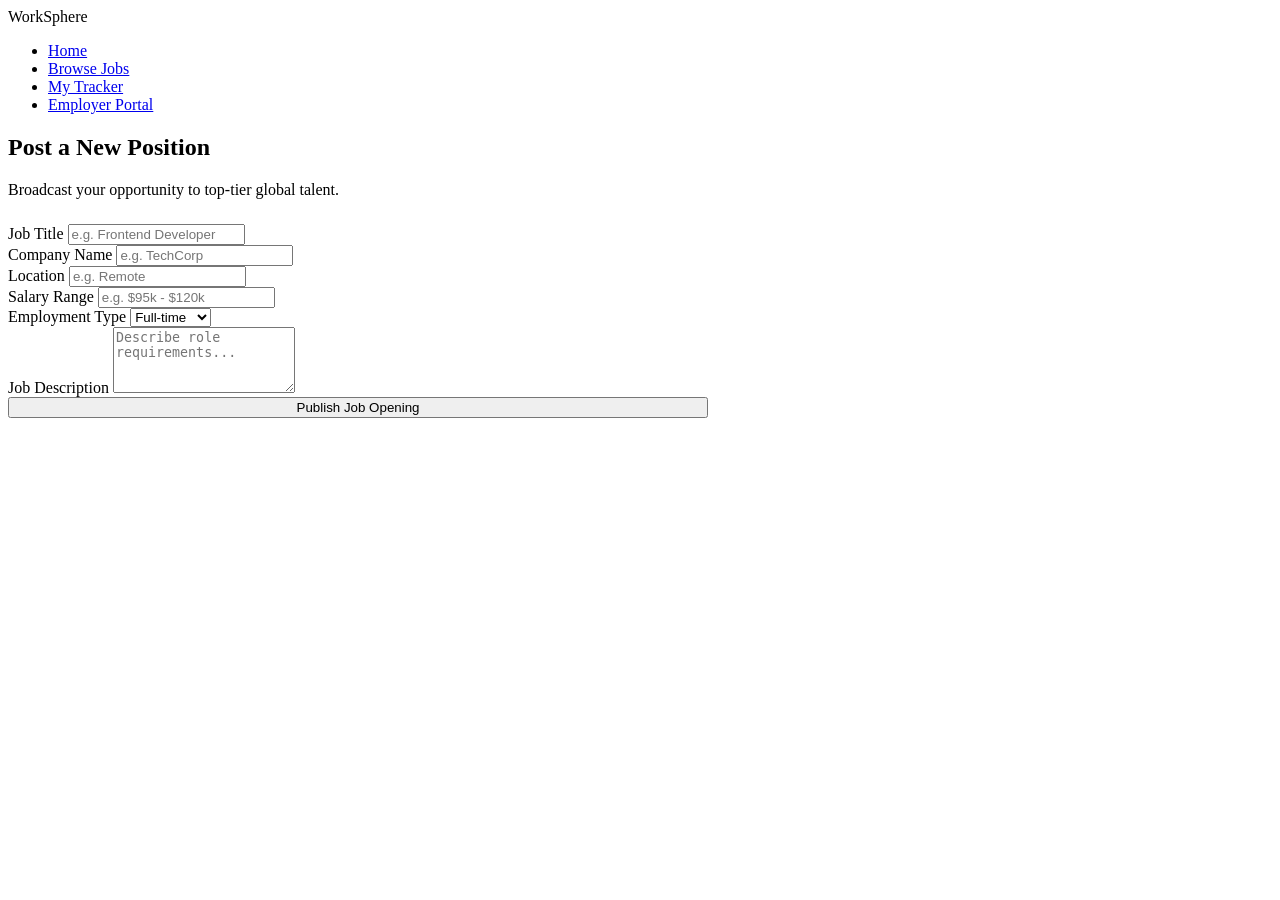
==== HTML/job-post.html @ b9efdbb6 "Add job-post.html layout with a job creation form" ====
<!DOCTYPE html>
<html lang="en">
<head>
    <meta charset="UTF-8">
    <title>Employer Portal - WorkSphere</title>
    <link rel="stylesheet" href="../CSS/style.css">
    <link rel="stylesheet" href="../CSS/responsive.css">
</head>
<body>

    <nav>
        <div class="logo">WorkSphere</div>
        <ul class="nav-links">
            <li><a href="home.html">Home</a></li>
            <li><a href="jobs.html">Browse Jobs</a></li>
            <li><a href="tracker.html">My Tracker</a></li>
            <li><a href="job-post.html" class="active">Employer Portal</a></li>
        </ul>
    </nav>

    <div class="container" style="max-width: 700px; flex: 1;">
        <h2>Post a New Position</h2>
        <p style="color: var(--text-light); margin-bottom: 25px;">Broadcast your opportunity to top-tier global talent.</p>
        
        <form onsubmit="handleJobPost(event)">
            <div class="form-group">
                <label>Job Title</label>
                <input type="text" id="post-title" class="form-control" required placeholder="e.g. Frontend Developer">
            </div>
            <div class="form-group">
                <label>Company Name</label>
                <input type="text" id="post-company" class="form-control" required placeholder="e.g. TechCorp">
            </div>
            <div class="form-group">
                <label>Location</label>
                <input type="text" id="post-location" class="form-control" required placeholder="e.g. Remote">
            </div>
            <div class="form-group">
                <label>Salary Range</label>
                <input type="text" id="post-salary" class="form-control" required placeholder="e.g. $95k - $120k">
            </div>
            <div class="form-group">
                <label>Employment Type</label>
                <select id="post-type" class="form-control">
                    <option value="Full-time">Full-time</option>
                    <option value="Part-time">Part-time</option>
                    <option value="Contract">Contract</option>
                    <option value="Internship">Internship</option>
                </select>
            </div>
            <div class="form-group">
                <label>Job Description</label>
                <textarea id="post-desc" class="form-control" rows="4" required placeholder="Describe role requirements..."></textarea>
            </div>
            <button type="submit" class="btn" style="width: 100%;">Publish Job Opening</button>
        </form>
    </div>

    <script src="../JAVASCRIPT/job-post.js"></script>
</body>
</html>
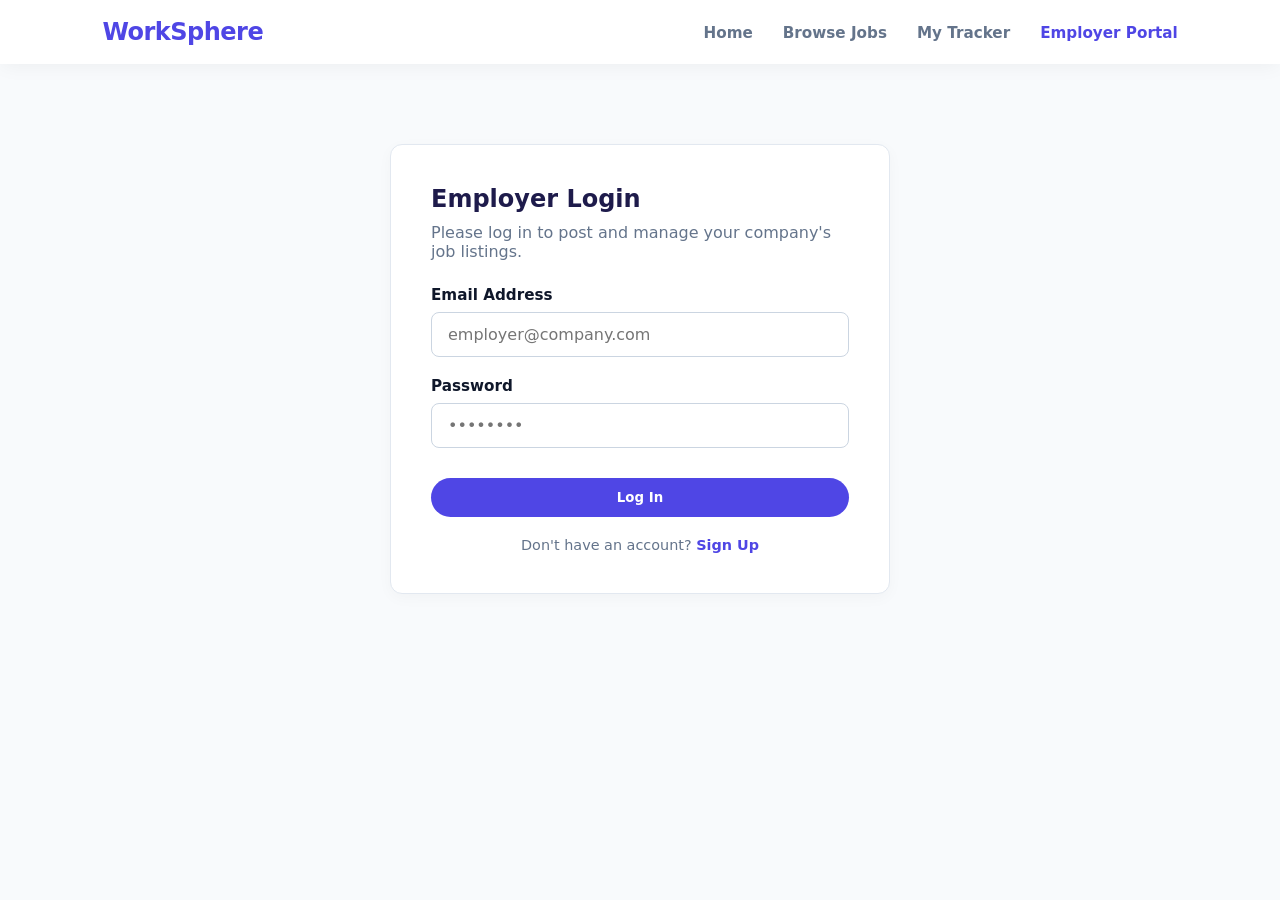
==== commit 8b45236e: "Added Login Signup feature for employer." ====
--- a/HTML/job-post.html
+++ b/HTML/job-post.html
@@ -18,42 +18,73 @@
         </ul>
     </nav>
 
-    <div class="container" style="max-width: 700px; flex: 1;">
-        <h2>Post a New Position</h2>
-        <p style="color: var(--text-light); margin-bottom: 25px;">Broadcast your opportunity to top-tier global talent.</p>
-        
-        <form onsubmit="handleJobPost(event)">
-            <div class="form-group">
-                <label>Job Title</label>
-                <input type="text" id="post-title" class="form-control" required placeholder="e.g. Frontend Developer">
+    <div class="container" style="flex: 1;">
+        <!-- Employer Authentication Section -->
+        <div id="auth-section" class="job-card" style="max-width: 500px; margin: 40px auto; padding: 40px;">
+            <h2 id="auth-title" style="color: var(--secondary); margin-bottom: 10px;">Employer Login</h2>
+            <p id="auth-subtitle" style="color: var(--text-light); margin-bottom: 25px;">Please log in to post and manage your company's job listings.</p>
+            
+            <form id="auth-form" onsubmit="handleEmployerAuth(event)">
+                <div class="form-group">
+                    <label>Email Address</label>
+                    <input type="email" id="auth-email" class="form-control" required placeholder="employer@company.com">
+                </div>
+                <div class="form-group">
+                    <label>Password</label>
+                    <input type="password" id="auth-password" class="form-control" required placeholder="••••••••">
+                </div>
+                <button type="submit" class="btn" id="auth-btn" style="width: 100%; margin-top: 10px;">Log In</button>
+            </form>
+
+            <p style="text-align: center; margin-top: 20px; font-size: 0.9rem; color: var(--text-light);">
+                <span id="auth-toggle-text">Don't have an account?</span> 
+                <a href="#" onclick="toggleAuthMode(event)" id="auth-toggle-link" style="color: var(--primary); font-weight: bold; text-decoration: none;">Sign Up</a>
+            </p>
+        </div>
+
+        <!-- Job Posting Form Section (Hidden until logged in) -->
+        <div id="dashboard-section" style="display: none; max-width: 700px; margin: 0 auto;">
+            <div style="display: flex; justify-content: space-between; align-items: center; margin-bottom: 20px;">
+                <div>
+                    <h2 id="welcome-msg">Post a New Position</h2>
+                    <p style="color: var(--text-light);">Broadcast your opportunity to top-tier global talent.</p>
+                </div>
+                <button class="btn" style="background-color: #ef4444; padding: 8px 16px; font-size: 0.85rem;" onclick="logoutEmployer()">Log Out</button>
             </div>
-            <div class="form-group">
-                <label>Company Name</label>
-                <input type="text" id="post-company" class="form-control" required placeholder="e.g. TechCorp">
-            </div>
-            <div class="form-group">
-                <label>Location</label>
-                <input type="text" id="post-location" class="form-control" required placeholder="e.g. Remote">
-            </div>
-            <div class="form-group">
-                <label>Salary Range</label>
-                <input type="text" id="post-salary" class="form-control" required placeholder="e.g. $95k - $120k">
-            </div>
-            <div class="form-group">
-                <label>Employment Type</label>
-                <select id="post-type" class="form-control">
-                    <option value="Full-time">Full-time</option>
-                    <option value="Part-time">Part-time</option>
-                    <option value="Contract">Contract</option>
-                    <option value="Internship">Internship</option>
-                </select>
-            </div>
-            <div class="form-group">
-                <label>Job Description</label>
-                <textarea id="post-desc" class="form-control" rows="4" required placeholder="Describe role requirements..."></textarea>
-            </div>
-            <button type="submit" class="btn" style="width: 100%;">Publish Job Opening</button>
-        </form>
+
+            <form id="post-job-form" onsubmit="handleJobPost(event)">
+                <div class="form-group">
+                    <label>Job Title</label>
+                    <input type="text" id="post-title" class="form-control" required placeholder="e.g. Frontend Developer">
+                </div>
+                <div class="form-group">
+                    <label>Company Name</label>
+                    <input type="text" id="post-company" class="form-control" required placeholder="e.g. TechCorp">
+                </div>
+                <div class="form-group">
+                    <label>Location</label>
+                    <input type="text" id="post-location" class="form-control" required placeholder="e.g. Remote">
+                </div>
+                <div class="form-group">
+                    <label>Salary Range</label>
+                    <input type="text" id="post-salary" class="form-control" required placeholder="e.g. $95k - $120k">
+                </div>
+                <div class="form-group">
+                    <label>Employment Type</label>
+                    <select id="post-type" class="form-control">
+                        <option value="Full-time">Full-time</option>
+                        <option value="Part-time">Part-time</option>
+                        <option value="Contract">Contract</option>
+                        <option value="Internship">Internship</option>
+                    </select>
+                </div>
+                <div class="form-group">
+                    <label>Job Description</label>
+                    <textarea id="post-desc" class="form-control" rows="4" required placeholder="Describe role requirements..."></textarea>
+                </div>
+                <button type="submit" class="btn" style="width: 100%;">Publish Job Opening</button>
+            </form>
+        </div>
     </div>
 
     <script src="../JAVASCRIPT/job-post.js"></script>
--- a/CSS/style.css
+++ b/CSS/style.css
@@ -0,0 +1,330 @@
+:root {
+    --primary: #4f46e5;
+    --primary-hover: #4338ca;
+    --secondary: #1e1b4b;
+    --accent: #38bdf8;
+    --success: #10b981;
+    --background: #f8fafc;
+    --card-bg: #ffffff;
+    --text-main: #0f172a;
+    --text-light: #64748b;
+    --border-radius: 12px;
+    --transition: all 0.3s ease;
+}
+
+* {
+    margin: 0;
+    padding: 0;
+    box-sizing: border-box;
+    font-family: 'Segoe UI', system-ui, -apple-system, sans-serif;
+}
+
+body {
+    background-color: var(--background);
+    color: var(--text-main);
+    display: flex;
+    flex-direction: column;
+    min-height: 100vh;
+}
+
+/* Navigation Bar */
+nav {
+    background: var(--card-bg);
+    padding: 18px 8%;
+    display: flex;
+    justify-content: space-between;
+    align-items: center;
+    box-shadow: 0 4px 20px -2px rgba(0, 0, 0, 0.05);
+    position: sticky;
+    top: 0;
+    z-index: 1000;
+}
+
+.logo {
+    font-size: 1.5rem;
+    font-weight: 800;
+    color: var(--primary);
+    letter-spacing: -0.5px;
+}
+
+.nav-links {
+    list-style: none;
+    display: flex;
+    gap: 30px;
+}
+
+.nav-links a {
+    text-decoration: none;
+    color: var(--text-light);
+    font-weight: 600;
+    font-size: 0.95rem;
+    transition: var(--transition);
+}
+
+.nav-links a:hover, .nav-links a.active {
+    color: var(--primary);
+}
+
+/* Main Container & Hero */
+.container {
+    max-width: 1200px;
+    margin: 0 auto;
+    padding: 40px 20px;
+    width: 100%;
+}
+
+.hero {
+    text-align: center;
+    padding: 60px 20px;
+    background: linear-gradient(135deg, #1e1b4b 0%, #312e81 100%);
+    color: white;
+    border-radius: var(--border-radius);
+    margin-bottom: 40px;
+    box-shadow: 0 20px 25px -5px rgba(30, 27, 75, 0.15);
+}
+
+@keyframes slideHorizontal {
+    0% { transform: translateX(-25px); }
+    50% { transform: translateX(25px); }
+    100% { transform: translateX(-25px); }
+}
+
+
+.hero h1 {
+    font-size: 3.2rem;
+    font-weight: 800;
+    margin-bottom: 16px;
+    letter-spacing: -1px;
+    display: inline-block;
+    animation: slideHorizontal 4s ease-in-out infinite;
+}
+
+.hero p {
+    font-size: 1.15rem;
+    color: #cbd5e1;
+    max-width: 600px;
+    margin: 0 auto 30px auto;
+}
+
+.search-box {
+    display: flex;
+    justify-content: center;
+    gap: 10px;
+    max-width: 600px;
+    margin: 0 auto;
+    background: rgba(255, 255, 255, 0.1);
+    padding: 8px;
+    border-radius: 50px;
+    backdrop-filter: blur(10px);
+    border: 1px solid rgba(255, 255, 255, 0.2);
+}
+
+.search-box input {
+    flex: 1;
+    border: none;
+    background: transparent;
+    padding: 12px 20px;
+    font-size: 1rem;
+    color: white;
+    outline: none;
+}
+
+.search-box input::placeholder {
+    color: #cbd5e1;
+}
+
+.btn {
+    background-color: var(--primary);
+    color: white;
+    border: none;
+    padding: 12px 28px;
+    border-radius: 50px;
+    font-weight: 600;
+    cursor: pointer;
+    transition: var(--transition);
+}
+
+.btn:hover {
+    background-color: var(--primary-hover);
+    transform: translateY(-1px);
+}
+
+/* Platform Impact Section */
+.impact-grid {
+    display: grid;
+    grid-template-columns: repeat(auto-fit, minmax(220px, 1fr));
+    gap: 25px;
+    margin-top: 40px;
+}
+
+.impact-card {
+    background: var(--card-bg);
+    padding: 30px;
+    border-radius: var(--border-radius);
+    box-shadow: 0 10px 25px -5px rgba(0, 0, 0, 0.05);
+    border: 1px solid #f1f5f9;
+    text-align: center;
+    transition: var(--transition);
+}
+
+.impact-card:hover {
+    transform: translateY(-5px);
+    border-color: var(--primary);
+    box-shadow: 0 15px 30px -10px rgba(79, 70, 229, 0.2);
+}
+
+.impact-number {
+    font-size: 2.8rem;
+    font-weight: 800;
+    margin-bottom: 8px;
+}
+
+/* Job Cards & Layouts */
+.job-grid {
+    display: grid;
+    grid-template-columns: repeat(auto-fill, minmax(320px, 1fr));
+    gap: 25px;
+    margin-top: 30px;
+}
+
+.job-card {
+    background: var(--card-bg);
+    padding: 25px;
+    border-radius: var(--border-radius);
+    box-shadow: 0 4px 15px rgba(0,0,0,0.03);
+    border: 1px solid #e2e8f0;
+    display: flex;
+    flex-direction: column;
+    justify-content: space-between;
+    transition: var(--transition);
+}
+
+
+
+
+.job-card:hover {
+    transform: translateY(-3px);
+    box-shadow: 0 10px 25px rgba(0,0,0,0.08);
+}
+
+.job-card h3 {
+    font-size: 1.25rem;
+    color: var(--secondary);
+    margin-bottom: 6px;
+}
+
+.company {
+    color: var(--primary);
+    font-weight: 600;
+    font-size: 0.9rem;
+    margin-bottom: 12px;
+}
+
+.details-row {
+    display: flex;
+    gap: 15px;
+    font-size: 0.85rem;
+    color: var(--text-light);
+    margin-bottom: 15px;
+}
+
+
+.form-group {
+    margin-bottom: 20px;
+}
+
+.form-group label {
+    display: block;
+    margin-bottom: 8px;
+    font-weight: 600;
+    font-size: 0.95rem;
+}
+
+.form-control {
+    width: 100%;
+    padding: 12px 16px;
+    border: 1px solid #cbd5e1;
+    border-radius: 8px;
+    font-size: 1rem;
+    outline: none;
+    transition: var(--transition);
+}
+
+.form-control:focus {
+    border-color: var(--primary);
+    box-shadow: 0 0 0 3px rgba(79, 70, 229, 0.15);
+}
+
+footer {
+    background: #0f172a;
+    color: #94a3b8;
+    padding: 60px 8% 30px 8%;
+    margin-top: auto;
+    border-top: 1px solid rgba(255, 255, 255, 0.08);
+}
+
+.footer-content {
+    display: grid;
+    grid-template-columns: repeat(auto-fit, minmax(220px, 1fr));
+    gap: 40px;
+    margin-bottom: 40px;
+}
+
+.footer-col h3 {
+    color: #ffffff;
+    font-size: 1.1rem;
+    font-weight: 700;
+    margin-bottom: 20px;
+    letter-spacing: 0.5px;
+}
+
+.footer-col p {
+    font-size: 0.95rem;
+    margin-bottom: 15px;
+    line-height: 1.5;
+}
+
+.footer-col ul {
+    list-style: none;
+    padding: 0;
+}
+
+.footer-col ul li {
+    margin-bottom: 10px;
+}
+
+.footer-col ul li a {
+    color: #94a3b8;
+    text-decoration: none;
+    transition: var(--transition);
+    font-size: 0.95rem;
+}
+
+.footer-col ul li a:hover {
+    color: #38bdf8;
+    padding-left: 4px;
+}
+
+.footer-bottom {
+    text-align: center;
+    padding-top: 25px;
+    border-top: 1px solid rgba(255, 255, 255, 0.08);
+    font-size: 0.9rem;
+    color: #64748b;
+}
+
+.footer-newsletter input {
+    width: 100%;
+    margin-bottom: 10px;
+    background: rgba(255, 255, 255, 0.05);
+    border: 1px solid rgba(255, 255, 255, 0.15);
+    color: white;
+    padding: 10px 14px;
+    font-size: 0.9rem;
+    border-radius: 6px;
+    outline: none;
+}
+
+.footer-newsletter input::placeholder {
+    color: #64748b;
+}
--- a/CSS/responsive.css
+++ b/CSS/responsive.css
@@ -0,0 +1,34 @@
+@media (max-width: 768px) {
+    nav {
+        padding: 15px 5px;
+        flex-direction: column;
+        gap: 15px;
+    }
+
+    .nav-links {
+        gap: 15px;
+    }
+
+    .hero h1 {
+        font-size: 2.4rem;
+        animation: none;
+    }
+
+    .search-box {
+        flex-direction: column;
+        background: transparent;
+        border: none;
+        padding: 0;
+    }
+
+    .search-box input {
+        background: rgba(255, 255, 255, 0.15);
+        border-radius: 8px;
+        margin-bottom: 10px;
+    }
+
+    .search-box .btn {
+        width: 100%;
+        border-radius: 8px;
+    }
+}
